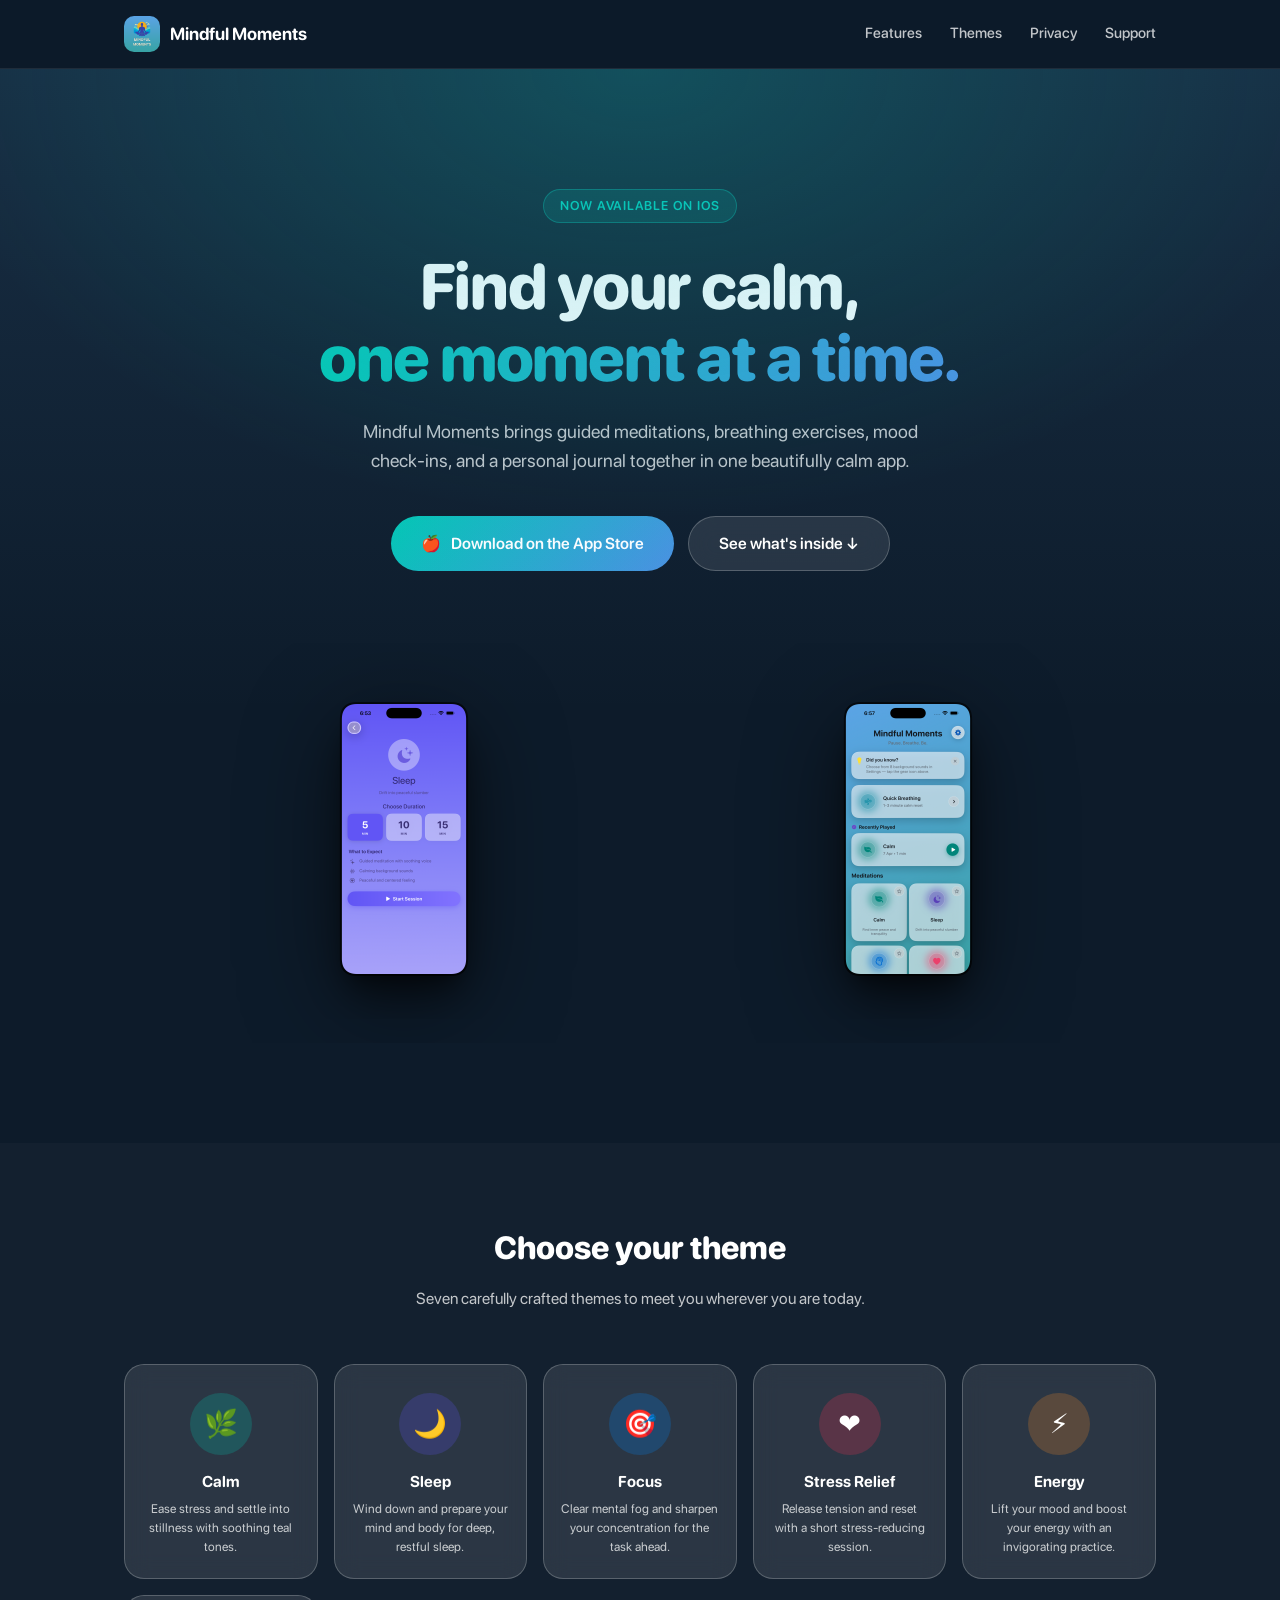
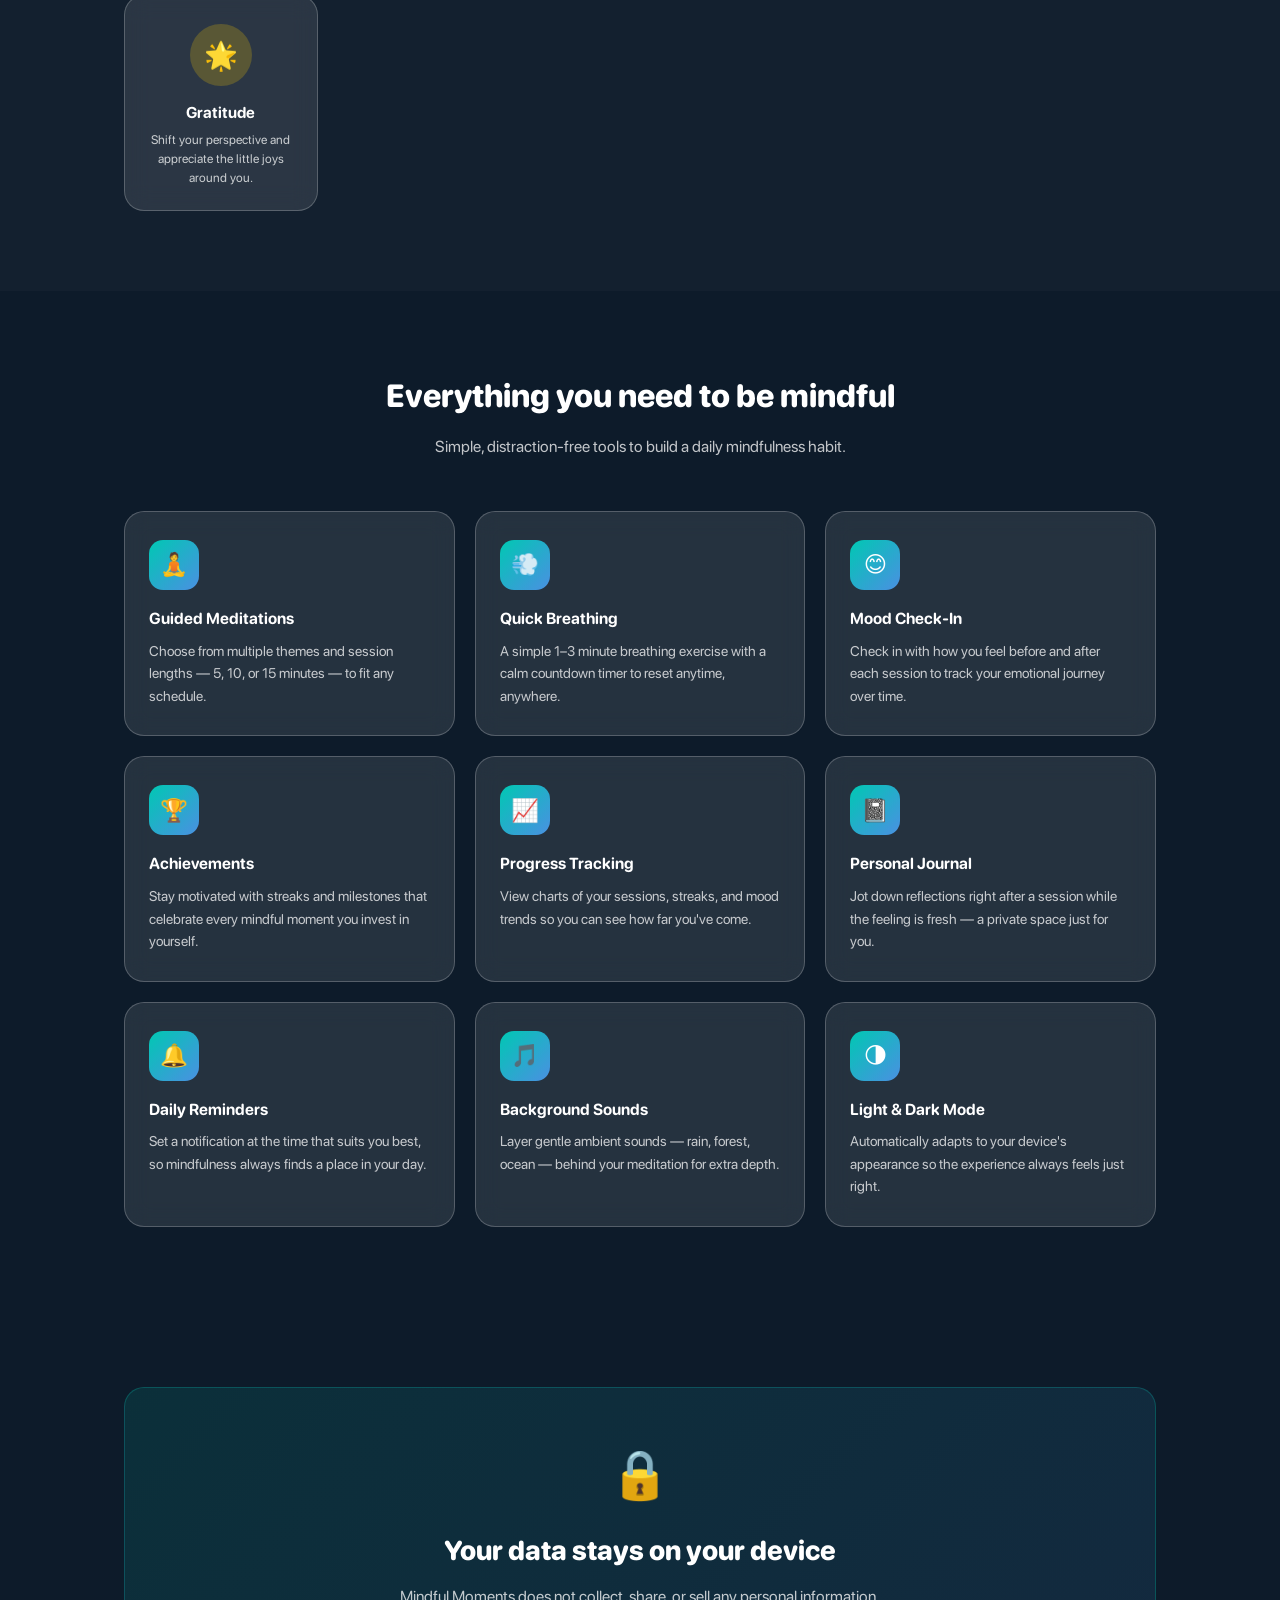
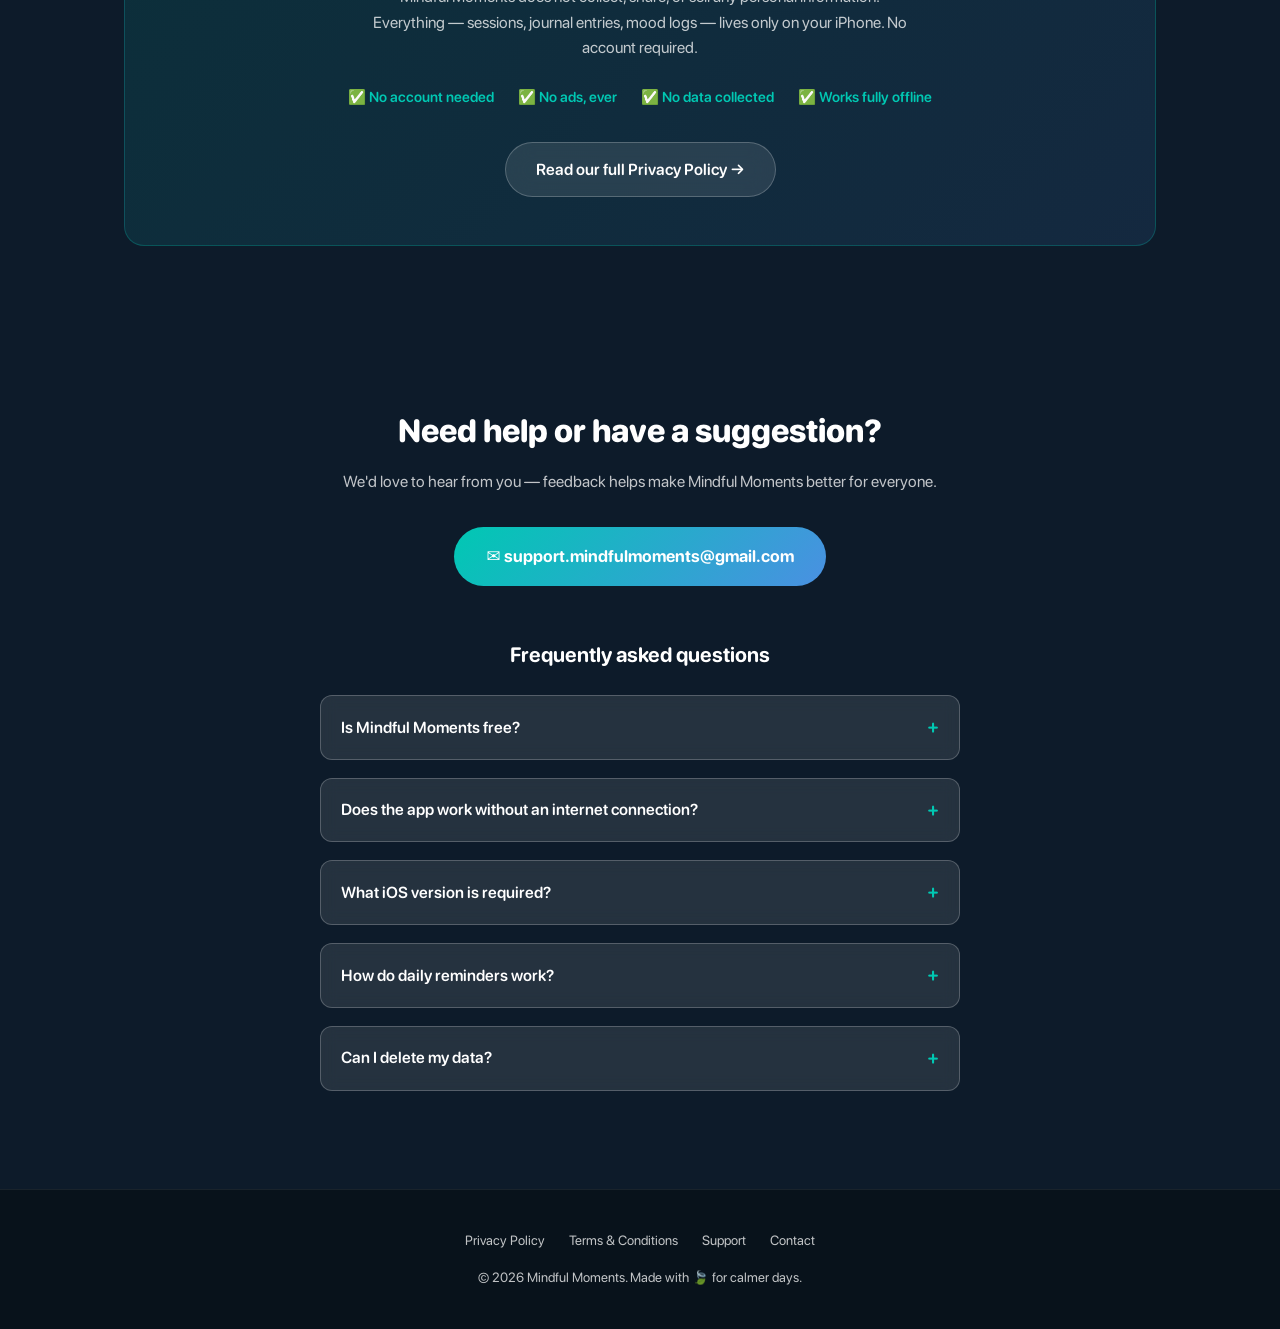
==== website/index.html @ 42fa5468 "Add files via upload Mindful Moments Website" ====
<!doctype html>
<html lang="en">
  <head>
    <meta charset="UTF-8" />
    <meta name="viewport" content="width=device-width, initial-scale=1.0" />
    <title>Mindful Moments — Pause. Breathe. Be.</title>
    <meta
      name="description"
      content="Mindful Moments is a gentle iOS meditation app with guided sessions, breathing exercises, mood tracking, journaling, and daily reminders — designed to help you feel calmer every day."
    />
    <meta property="og:title" content="Mindful Moments — Pause. Breathe. Be." />
    <meta
      property="og:description"
      content="Guided meditations, breathing exercises, and journaling — beautifully designed for iPhone."
    />
    <meta property="og:type" content="website" />
    <link rel="stylesheet" href="style.css" />
  </head>
  <body>
    <!-- ── Navigation ── -->
    <nav>
      <div class="nav-inner">
        <div class="nav-logo">
          <img
            class="logo-icon"
            src="Images/Mindful_Moments_%20App_Icon.png"
            alt="Mindful Moments app icon"
          />
          Mindful Moments
        </div>
        <div class="nav-links">
          <a href="#features">Features</a>
          <a href="#themes">Themes</a>
          <a href="#privacy">Privacy</a>
          <a href="#support">Support</a>
        </div>
      </div>
    </nav>

    <!-- ── Hero ── -->
    <section class="hero">
      <div class="container">
        <div class="hero-badge">Now available on iOS</div>
        <h1>
          Find your calm,<br />
          <span>one moment at a time.</span>
        </h1>
        <p>
          Mindful Moments brings guided meditations, breathing exercises, mood
          check-ins, and a personal journal together in one beautifully calm
          app.
        </p>
        <div class="hero-cta">
          <!-- Replace href with your real App Store link when live -->
          <a href="#" class="btn btn-primary">
            <span>🍎</span> Download on the App Store
          </a>
          <a href="#features" class="btn btn-ghost"> See what's inside ↓ </a>
        </div>

        <!-- Phone screenshots -->
        <div class="hero-phones">
          <div class="phone-card phone-screenshot" onclick="openLightbox(this)">
            <img
              src="Images/Mindful_Moments_Sleep_Meditation_New.png"
              alt="Sleep Meditation screen"
            />
          </div>
          <div
            class="phone-card phone-screenshot center"
            onclick="openLightbox(this)"
          >
            <img
              src="Images/Mindful_Moments_Home_Screen_1_New.png"
              alt="Home screen"
            />
          </div>
          <div
            class="phone-card phone-screenshot center"
            onclick="openLightbox(this)"
          >
            <img
              src="Images/Mindful_Moments_Home_Screen_2_New.png"
              alt="Home screen 2"
            />
          </div>
          <div class="phone-card phone-screenshot" onclick="openLightbox(this)">
            <img
              src="Images/Mindful_Moments_Journal_New.png"
              alt="Journal screen"
            />
          </div>
        </div>

        <!-- Lightbox overlay -->
        <div id="lightbox" onclick="closeLightbox()">
          <button id="lightbox-close" onclick="closeLightbox()">✕</button>
          <img id="lightbox-img" src="" alt="" />
        </div>
      </div>
    </section>

    <!-- ── Meditation Themes ── -->
    <section id="themes" class="themes-section">
      <div class="container">
        <h2>Choose your theme</h2>
        <p class="sub">
          Seven carefully crafted themes to meet you wherever you are today.
        </p>
        <div class="themes-grid">
          <div class="theme-card t-calm">
            <div class="theme-icon">🌿</div>
            <h3>Calm</h3>
            <p>
              Ease stress and settle into stillness with soothing teal tones.
            </p>
          </div>
          <div class="theme-card t-sleep">
            <div class="theme-icon">🌙</div>
            <h3>Sleep</h3>
            <p>
              Wind down and prepare your mind and body for deep, restful sleep.
            </p>
          </div>
          <div class="theme-card t-focus">
            <div class="theme-icon">🎯</div>
            <h3>Focus</h3>
            <p>
              Clear mental fog and sharpen your concentration for the task
              ahead.
            </p>
          </div>
          <div class="theme-card t-stress">
            <div class="theme-icon">❤️</div>
            <h3>Stress Relief</h3>
            <p>
              Release tension and reset with a short stress-reducing session.
            </p>
          </div>
          <div class="theme-card t-energy">
            <div class="theme-icon">⚡</div>
            <h3>Energy</h3>
            <p>
              Lift your mood and boost your energy with an invigorating
              practice.
            </p>
          </div>
          <div class="theme-card t-gratitude">
            <div class="theme-icon">🌟</div>
            <h3>Gratitude</h3>
            <p>
              Shift your perspective and appreciate the little joys around you.
            </p>
          </div>
        </div>
      </div>
    </section>

    <!-- ── Features ── -->
    <section id="features">
      <div class="container">
        <h2 class="section-title">Everything you need to be mindful</h2>
        <p class="section-sub">
          Simple, distraction-free tools to build a daily mindfulness habit.
        </p>
        <div class="features-grid">
          <div class="feature-card">
            <div class="feature-icon">🧘</div>
            <h3>Guided Meditations</h3>
            <p>
              Choose from multiple themes and session lengths — 5, 10, or 15
              minutes — to fit any schedule.
            </p>
          </div>
          <div class="feature-card">
            <div class="feature-icon">💨</div>
            <h3>Quick Breathing</h3>
            <p>
              A simple 1–3 minute breathing exercise with a calm countdown timer
              to reset anytime, anywhere.
            </p>
          </div>
          <div class="feature-card">
            <div class="feature-icon">😊</div>
            <h3>Mood Check-In</h3>
            <p>
              Check in with how you feel before and after each session to track
              your emotional journey over time.
            </p>
          </div>
          <div class="feature-card">
            <div class="feature-icon">🏆</div>
            <h3>Achievements</h3>
            <p>
              Stay motivated with streaks and milestones that celebrate every
              mindful moment you invest in yourself.
            </p>
          </div>
          <div class="feature-card">
            <div class="feature-icon">📈</div>
            <h3>Progress Tracking</h3>
            <p>
              View charts of your sessions, streaks, and mood trends so you can
              see how far you've come.
            </p>
          </div>
          <div class="feature-card">
            <div class="feature-icon">📓</div>
            <h3>Personal Journal</h3>
            <p>
              Jot down reflections right after a session while the feeling is
              fresh — a private space just for you.
            </p>
          </div>
          <div class="feature-card">
            <div class="feature-icon">🔔</div>
            <h3>Daily Reminders</h3>
            <p>
              Set a notification at the time that suits you best, so mindfulness
              always finds a place in your day.
            </p>
          </div>
          <div class="feature-card">
            <div class="feature-icon">🎵</div>
            <h3>Background Sounds</h3>
            <p>
              Layer gentle ambient sounds — rain, forest, ocean — behind your
              meditation for extra depth.
            </p>
          </div>
          <div class="feature-card">
            <div class="feature-icon">🌗</div>
            <h3>Light &amp; Dark Mode</h3>
            <p>
              Automatically adapts to your device's appearance so the experience
              always feels just right.
            </p>
          </div>
        </div>
      </div>
    </section>

    <!-- ── Privacy ── -->
    <section id="privacy">
      <div class="container">
        <div class="privacy-banner">
          <div class="lock">🔒</div>
          <h2>Your data stays on your device</h2>
          <p>
            Mindful Moments does not collect, share, or sell any personal
            information. Everything — sessions, journal entries, mood logs —
            lives only on your iPhone. No account required.
          </p>
          <div class="privacy-points">
            <div class="privacy-point">✅ No account needed</div>
            <div class="privacy-point">✅ No ads, ever</div>
            <div class="privacy-point">✅ No data collected</div>
            <div class="privacy-point">✅ Works fully offline</div>
          </div>
          <br />
          <a href="privacy.html" class="btn btn-ghost" style="margin-top: 8px">
            Read our full Privacy Policy →
          </a>
        </div>
      </div>
    </section>

    <!-- ── Support ── -->
    <section id="support" class="support-section">
      <div class="container">
        <h2>Need help or have a suggestion?</h2>
        <p>
          We'd love to hear from you — feedback helps make Mindful Moments
          better for everyone.
        </p>
        <!-- Replace with your real support email -->
        <a href="mailto:support.mindfulmoments@gmail.com" class="support-email">
          ✉️ support.mindfulmoments@gmail.com
        </a>

        <!-- FAQ -->
        <div class="faq">
          <h3>Frequently asked questions</h3>

          <details class="faq-item">
            <summary>Is Mindful Moments free?</summary>
            <p>
              Yes — the core app is free to download and use. There are no
              hidden charges or subscriptions required to access the guided
              meditations, journal, or progress tracking.
            </p>
          </details>

          <details class="faq-item">
            <summary>Does the app work without an internet connection?</summary>
            <p>
              Absolutely. Once installed, Mindful Moments works fully offline.
              All your sessions, journal entries, and progress are stored
              securely on your device.
            </p>
          </details>

          <details class="faq-item">
            <summary>What iOS version is required?</summary>
            <p>
              Mindful Moments requires iOS 17 or later and runs on all modern
              iPhones and iPads.
            </p>
          </details>

          <details class="faq-item">
            <summary>How do daily reminders work?</summary>
            <p>
              Head to the Settings tab in the app, choose a time that suits you,
              and turn on reminders. You'll need to allow notification
              permission when prompted — this is the only permission the app
              requests.
            </p>
          </details>

          <details class="faq-item">
            <summary>Can I delete my data?</summary>
            <p>
              Yes. Because all data is stored locally on your device, you can
              delete it at any time by removing the app. Nothing is stored in
              the cloud or on external servers.
            </p>
          </details>
        </div>
      </div>
    </section>

    <!-- ── Footer ── -->
    <footer>
      <div class="container">
        <div class="footer-links">
          <a href="privacy.html">Privacy Policy</a>
          <a href="terms.html">Terms &amp; Conditions</a>
          <a href="#support">Support</a>
          <a href="mailto:support.mindfulmoments@gmail.com">Contact</a>
        </div>
        <p>© 2026 Mindful Moments. Made with 🍃 for calmer days.</p>
      </div>
    </footer>

    <script>
      const lightbox = document.getElementById("lightbox");
      const lightboxImg = document.getElementById("lightbox-img");

      function openLightbox(card) {
        const img = card.querySelector("img");
        lightboxImg.src = img.src;
        lightboxImg.alt = img.alt;
        lightbox.style.display = "flex";
        // Trigger transition on next frame
        requestAnimationFrame(() => lightbox.classList.add("open"));
        document.body.style.overflow = "hidden";
      }

      function closeLightbox() {
        lightbox.classList.remove("open");
        document.body.style.overflow = "";
        setTimeout(() => {
          lightbox.style.display = "none";
        }, 300);
      }

      // Close on Escape key
      document.addEventListener("keydown", (e) => {
        if (e.key === "Escape") closeLightbox();
      });

      // Prevent click on image itself from closing
      lightboxImg.addEventListener("click", (e) => e.stopPropagation());
    </script>
  </body>
</html>
---- website/style.css ----
/* =============================================
   Mindful Moments — Website stylesheet
   Colour palette mirrors the app's teal/blue
   gradient and SF Rounded aesthetic.
   ============================================= */

/* ── SF Pro Rounded font faces ── */
@font-face {
  font-family: 'SF Pro Rounded';
  src: url('Fonts/SF-Pro-Rounded-Regular.otf') format('opentype');
  font-weight: 400;
  font-style: normal;
  font-display: swap;
}
@font-face {
  font-family: 'SF Pro Rounded';
  src: url('Fonts/SF-Pro-Rounded-Medium.otf') format('opentype');
  font-weight: 500;
  font-style: normal;
  font-display: swap;
}
@font-face {
  font-family: 'SF Pro Rounded';
  src: url('Fonts/SF-Pro-Rounded-Semibold.otf') format('opentype');
  font-weight: 600;
  font-style: normal;
  font-display: swap;
}
@font-face {
  font-family: 'SF Pro Rounded';
  src: url('Fonts/SF-Pro-Rounded-Bold.otf') format('opentype');
  font-weight: 700;
  font-style: normal;
  font-display: swap;
}
@font-face {
  font-family: 'SF Pro Rounded';
  src: url('Fonts/SF-Pro-Rounded-Heavy.otf') format('opentype');
  font-weight: 800;
  font-style: normal;
  font-display: swap;
}
@font-face {
  font-family: 'SF Pro Rounded';
  src: url('Fonts/SF-Pro-Rounded-Black.otf') format('opentype');
  font-weight: 900;
  font-style: normal;
  font-display: swap;
}

:root {
  --teal:        #00c8b3;
  --teal-dark:   #00a090;
  --blue:        #4a90e2;
  --grad-start:  #5ba4e6;
  --grad-end:    #38c8b3;
  --dark-bg:     #0d1b2a;
  --card-bg:     rgba(255,255,255,0.10);
  --card-border: rgba(255,255,255,0.22);
  --text-light:  #ffffff;
  --text-muted:  rgba(255,255,255,0.75);
  --text-dark:   #0f2027;
  --radius:      20px;
  --radius-sm:   12px;
  --shadow:      0 12px 40px rgba(0,0,0,0.18);
}

/* ── Reset ── */
*, *::before, *::after { box-sizing: border-box; margin: 0; padding: 0; }
html { scroll-behavior: smooth; }
body {
  font-family: 'SF Pro Rounded', system-ui, sans-serif;
  background: var(--dark-bg);
  color: var(--text-light);
  line-height: 1.6;
  -webkit-font-smoothing: antialiased;
}
a { color: inherit; text-decoration: none; }
img { max-width: 100%; display: block; }

/* ── Layout helpers ── */
.container {
  max-width: 1080px;
  margin: 0 auto;
  padding: 0 24px;
}
section { padding: 80px 0; }

/* ── Buttons ── */
.btn {
  display: inline-flex;
  align-items: center;
  gap: 10px;
  padding: 14px 30px;
  border-radius: 50px;
  font-size: 1rem;
  font-weight: 600;
  cursor: pointer;
  transition: transform .2s, box-shadow .2s;
  border: none;
}
.btn:hover { transform: translateY(-2px); box-shadow: 0 8px 28px rgba(0,200,179,.35); }
.btn-primary {
  background: linear-gradient(135deg, var(--teal), var(--blue));
  color: #fff;
}
.btn-ghost {
  background: var(--card-bg);
  color: #fff;
  border: 1px solid var(--card-border);
  backdrop-filter: blur(12px);
}

/* ── Nav ── */
nav {
  position: sticky;
  top: 0;
  z-index: 100;
  background: rgba(13,27,42,.72);
  backdrop-filter: blur(20px);
  border-bottom: 1px solid rgba(255,255,255,.08);
}
.nav-inner {
  display: flex;
  align-items: center;
  justify-content: space-between;
  padding: 16px 24px;
  max-width: 1080px;
  margin: 0 auto;
}
.nav-logo {
  display: flex;
  align-items: center;
  gap: 10px;
  font-size: 1.1rem;
  font-weight: 700;
}
.nav-logo .logo-icon {
  width: 36px;
  height: 36px;
  border-radius: 10px;
  object-fit: cover;
  display: block;
  flex-shrink: 0;
}
.nav-links { display: flex; gap: 28px; font-size: .92rem; font-weight: 500; }
.nav-links a { color: var(--text-muted); transition: color .2s; }
.nav-links a:hover { color: #fff; }

/* ── Hero ── */
.hero {
  position: relative;
  overflow: hidden;
  padding: 120px 0 100px;
  text-align: center;
}
.hero::before {
  content: '';
  position: absolute;
  inset: 0;
  background: radial-gradient(ellipse 80% 60% at 50% 0%, rgba(0,200,179,.22) 0%, transparent 70%),
              linear-gradient(180deg, rgba(90,164,230,.14) 0%, transparent 60%);
  pointer-events: none;
}
.hero-badge {
  display: inline-block;
  background: rgba(0,200,179,.15);
  border: 1px solid rgba(0,200,179,.35);
  color: var(--teal);
  font-size: .8rem;
  font-weight: 600;
  letter-spacing: .06em;
  text-transform: uppercase;
  padding: 6px 16px;
  border-radius: 50px;
  margin-bottom: 28px;
}
.hero h1 {
  font-size: clamp(2.4rem, 6vw, 4rem);
  font-weight: 800;
  line-height: 1.12;
  letter-spacing: -.02em;
  margin-bottom: 22px;
}
.hero h1 span {
  background: linear-gradient(90deg, var(--teal), var(--blue));
  -webkit-background-clip: text;
  -webkit-text-fill-color: transparent;
  background-clip: text;
}
.hero p {
  font-size: 1.15rem;
  color: var(--text-muted);
  max-width: 560px;
  margin: 0 auto 40px;
}
.hero-cta { display: flex; justify-content: center; gap: 14px; flex-wrap: wrap; }

/* app store badge placeholder */
.badge-wrap {
  display: inline-flex;
  align-items: center;
  gap: 8px;
  padding: 11px 22px;
  border-radius: 12px;
  background: rgba(255,255,255,.08);
  border: 1px solid rgba(255,255,255,.16);
  font-size: .88rem;
  font-weight: 600;
  color: var(--text-muted);
  cursor: default;
}
.badge-wrap .badge-icon { font-size: 1.4rem; }

/* mockup phones */
.hero-phones {
  position: relative;
  display: flex;
  justify-content: flex-start;
  align-items: center;
  gap: 24px;
  margin-top: 72px;
  padding: 16px 40px 24px;
  overflow-x: auto;
  scroll-snap-type: x mandatory;
  scrollbar-width: none;
  -webkit-overflow-scrolling: touch;
}
.hero-phones::-webkit-scrollbar { display: none; }
.phone-card {
  width: 155px;
  height: 305px;
  border-radius: 32px;
  border: 2px solid rgba(255,255,255,.15);
  background: var(--card-bg);
  backdrop-filter: blur(16px);
  box-shadow: var(--shadow);
  display: flex;
  flex-direction: column;
  align-items: center;
  justify-content: center;
  gap: 10px;
  color: var(--text-muted);
  font-size: .78rem;
  text-align: center;
  padding: 16px;
  transition: transform .3s ease;
}
.phone-card.phone-screenshot {
  width: 480px;
  flex-shrink: 0;
  scroll-snap-align: center;
  height: auto;
  padding: 0;
  overflow: visible;
  background: none;
  border: none;
  border-radius: 0;
  backdrop-filter: none;
  box-shadow: none;
}
.phone-card.phone-screenshot img {
  width: 100%;
  height: auto;
  display: block;
  border-radius: 16px;
  filter: drop-shadow(0 20px 48px rgba(0,0,0,.45));
}
.phone-card:hover { transform: translateY(-8px); }
.phone-card.center { transform: translateY(-36px); z-index: 2; }
.phone-card.center:hover { transform: translateY(-46px); }
.phone-card.phone-screenshot {
  transition: transform .45s cubic-bezier(0.34, 1.56, 0.64, 1),
              filter .45s ease;
}
.phone-card.phone-screenshot:hover {
  transform: translateY(-18px);
  filter: drop-shadow(0 32px 56px rgba(0,0,0,.55));
}
.phone-card.phone-screenshot.center { transform: none; }
.phone-card.phone-screenshot.center:hover { transform: translateY(-18px); }
.phone-card .screen-icon { font-size: 2.6rem; }
.phone-card .screen-label { font-weight: 600; color: #fff; font-size: .86rem; }

/* ── Themes grid ── */
.themes-section { background: rgba(255,255,255,.025); }
.themes-section h2 { text-align: center; font-size: 2rem; font-weight: 800; margin-bottom: 12px; }
.themes-section .sub { text-align: center; color: var(--text-muted); margin-bottom: 52px; font-size: 1rem; }
.themes-grid {
  display: grid;
  grid-template-columns: repeat(auto-fit, minmax(160px, 1fr));
  gap: 16px;
}
.theme-card {
  background: var(--card-bg);
  border: 1px solid var(--card-border);
  border-radius: var(--radius);
  padding: 28px 16px 22px;
  text-align: center;
  backdrop-filter: blur(12px);
  transition: transform .2s, box-shadow .2s;
}
.theme-card:hover { transform: translateY(-4px); box-shadow: 0 16px 40px rgba(0,0,0,.28); }
.theme-icon {
  width: 62px;
  height: 62px;
  border-radius: 50%;
  margin: 0 auto 14px;
  display: flex;
  align-items: center;
  justify-content: center;
  font-size: 1.7rem;
}
.theme-card h3 { font-size: .98rem; font-weight: 700; margin-bottom: 6px; }
.theme-card p  { font-size: .78rem; color: var(--text-muted); line-height: 1.5; }
/* per-theme accent colours */
.t-calm        .theme-icon { background: rgba(0,200,179,.22);  }
.t-sleep       .theme-icon { background: rgba(97,85,245,.22);  }
.t-focus       .theme-icon { background: rgba(0,136,255,.22);  }
.t-stress      .theme-icon { background: rgba(255,45,85,.22);  }
.t-energy      .theme-icon { background: rgba(255,141,40,.22); }
.t-gratitude   .theme-icon { background: rgba(255,204,0,.22);  }

/* ── Features ── */
.features-grid {
  display: grid;
  grid-template-columns: repeat(auto-fit, minmax(260px, 1fr));
  gap: 20px;
}
.feature-card {
  background: var(--card-bg);
  border: 1px solid var(--card-border);
  border-radius: var(--radius);
  padding: 28px 24px;
  backdrop-filter: blur(12px);
  transition: transform .2s;
}
.feature-card:hover { transform: translateY(-4px); }
.feature-icon {
  width: 50px;
  height: 50px;
  border-radius: 14px;
  background: linear-gradient(135deg, var(--teal), var(--blue));
  display: flex;
  align-items: center;
  justify-content: center;
  font-size: 1.4rem;
  margin-bottom: 16px;
}
.feature-card h3 { font-size: 1rem; font-weight: 700; margin-bottom: 8px; }
.feature-card p  { font-size: .88rem; color: var(--text-muted); line-height: 1.6; }
.section-title { text-align: center; font-size: 2rem; font-weight: 800; margin-bottom: 12px; }
.section-sub   { text-align: center; color: var(--text-muted); margin-bottom: 52px; font-size: 1rem; }

/* ── Privacy highlight ── */
.privacy-banner {
  background: linear-gradient(135deg, rgba(0,200,179,.12), rgba(74,144,226,.12));
  border: 1px solid rgba(0,200,179,.25);
  border-radius: var(--radius);
  padding: 48px;
  text-align: center;
}
.privacy-banner .lock { font-size: 3rem; margin-bottom: 16px; }
.privacy-banner h2 { font-size: 1.7rem; font-weight: 800; margin-bottom: 12px; }
.privacy-banner p  { color: var(--text-muted); max-width: 540px; margin: 0 auto 24px; }
.privacy-points {
  display: flex;
  justify-content: center;
  gap: 24px;
  flex-wrap: wrap;
  margin-top: 8px;
}
.privacy-point {
  display: flex;
  align-items: center;
  gap: 8px;
  font-size: .9rem;
  color: var(--teal);
  font-weight: 600;
}

/* ── Support ── */
.support-section { text-align: center; }
.support-section h2 { font-size: 2rem; font-weight: 800; margin-bottom: 12px; }
.support-section p  { color: var(--text-muted); margin-bottom: 32px; }
.support-email {
  display: inline-flex;
  align-items: center;
  gap: 10px;
  padding: 16px 32px;
  border-radius: 50px;
  background: linear-gradient(135deg, var(--teal), var(--blue));
  font-weight: 700;
  font-size: 1.05rem;
  color: #fff;
  transition: transform .2s, box-shadow .2s;
}
.support-email:hover { transform: translateY(-2px); box-shadow: 0 8px 28px rgba(0,200,179,.4); }
.faq { max-width: 640px; margin: 52px auto 0; text-align: left; }
.faq h3 { font-size: 1.3rem; font-weight: 700; margin-bottom: 24px; text-align: center; }
.faq-item { margin-bottom: 18px; }
.faq-item summary {
  font-weight: 600;
  cursor: pointer;
  list-style: none;
  display: flex;
  justify-content: space-between;
  align-items: center;
  padding: 16px 20px;
  background: var(--card-bg);
  border: 1px solid var(--card-border);
  border-radius: var(--radius-sm);
  backdrop-filter: blur(8px);
}
.faq-item summary::-webkit-details-marker { display: none; }
.faq-item summary::after { content: '+'; font-size: 1.2rem; color: var(--teal); }
.faq-item[open] summary::after { content: '−'; }
.faq-item p {
  padding: 14px 20px 16px;
  color: var(--text-muted);
  font-size: .9rem;
  line-height: 1.7;
  background: rgba(255,255,255,.04);
  border: 1px solid var(--card-border);
  border-top: none;
  border-radius: 0 0 var(--radius-sm) var(--radius-sm);
}

/* ── Footer ── */
footer {
  background: rgba(0,0,0,.35);
  border-top: 1px solid rgba(255,255,255,.07);
  padding: 40px 0;
  text-align: center;
  font-size: .84rem;
  color: var(--text-muted);
}
footer .footer-links { display: flex; justify-content: center; gap: 24px; margin-bottom: 16px; }
footer .footer-links a { transition: color .2s; }
footer .footer-links a:hover { color: var(--teal); }

/* ── Lightbox ── */
#lightbox {
  display: none;
  position: fixed;
  inset: 0;
  z-index: 1000;
  background: rgba(0,0,0,.85);
  backdrop-filter: blur(12px);
  align-items: center;
  justify-content: center;
  cursor: zoom-out;
  opacity: 0;
  transition: opacity .3s ease;
}
#lightbox.open {
  display: flex;
  opacity: 1;
}
#lightbox-img {
  max-width: 90vw;
  max-height: 88vh;
  border-radius: 20px;
  box-shadow: 0 32px 80px rgba(0,0,0,.6);
  transform: scale(0.92);
  transition: transform .35s cubic-bezier(0.34, 1.56, 0.64, 1);
  cursor: default;
}
#lightbox.open #lightbox-img {
  transform: scale(1);
}
#lightbox-close {
  position: fixed;
  top: 24px;
  right: 28px;
  background: rgba(255,255,255,.12);
  border: 1px solid rgba(255,255,255,.22);
  color: #fff;
  font-size: 1.1rem;
  width: 40px;
  height: 40px;
  border-radius: 50%;
  cursor: pointer;
  display: flex;
  align-items: center;
  justify-content: center;
  transition: background .2s;
  z-index: 1001;
}
#lightbox-close:hover { background: rgba(255,255,255,.25); }
.phone-card.phone-screenshot { cursor: zoom-in; }

/* ── Responsive ── */
@media (max-width: 640px) {
  nav .nav-links { display: none; }
  .hero h1 { font-size: 2.2rem; }
  .hero-phones { height: auto; flex-direction: column; align-items: center; }
  .phone-card.center { transform: none; }
  section { padding: 56px 0; }
  .privacy-banner { padding: 32px 20px; }
}
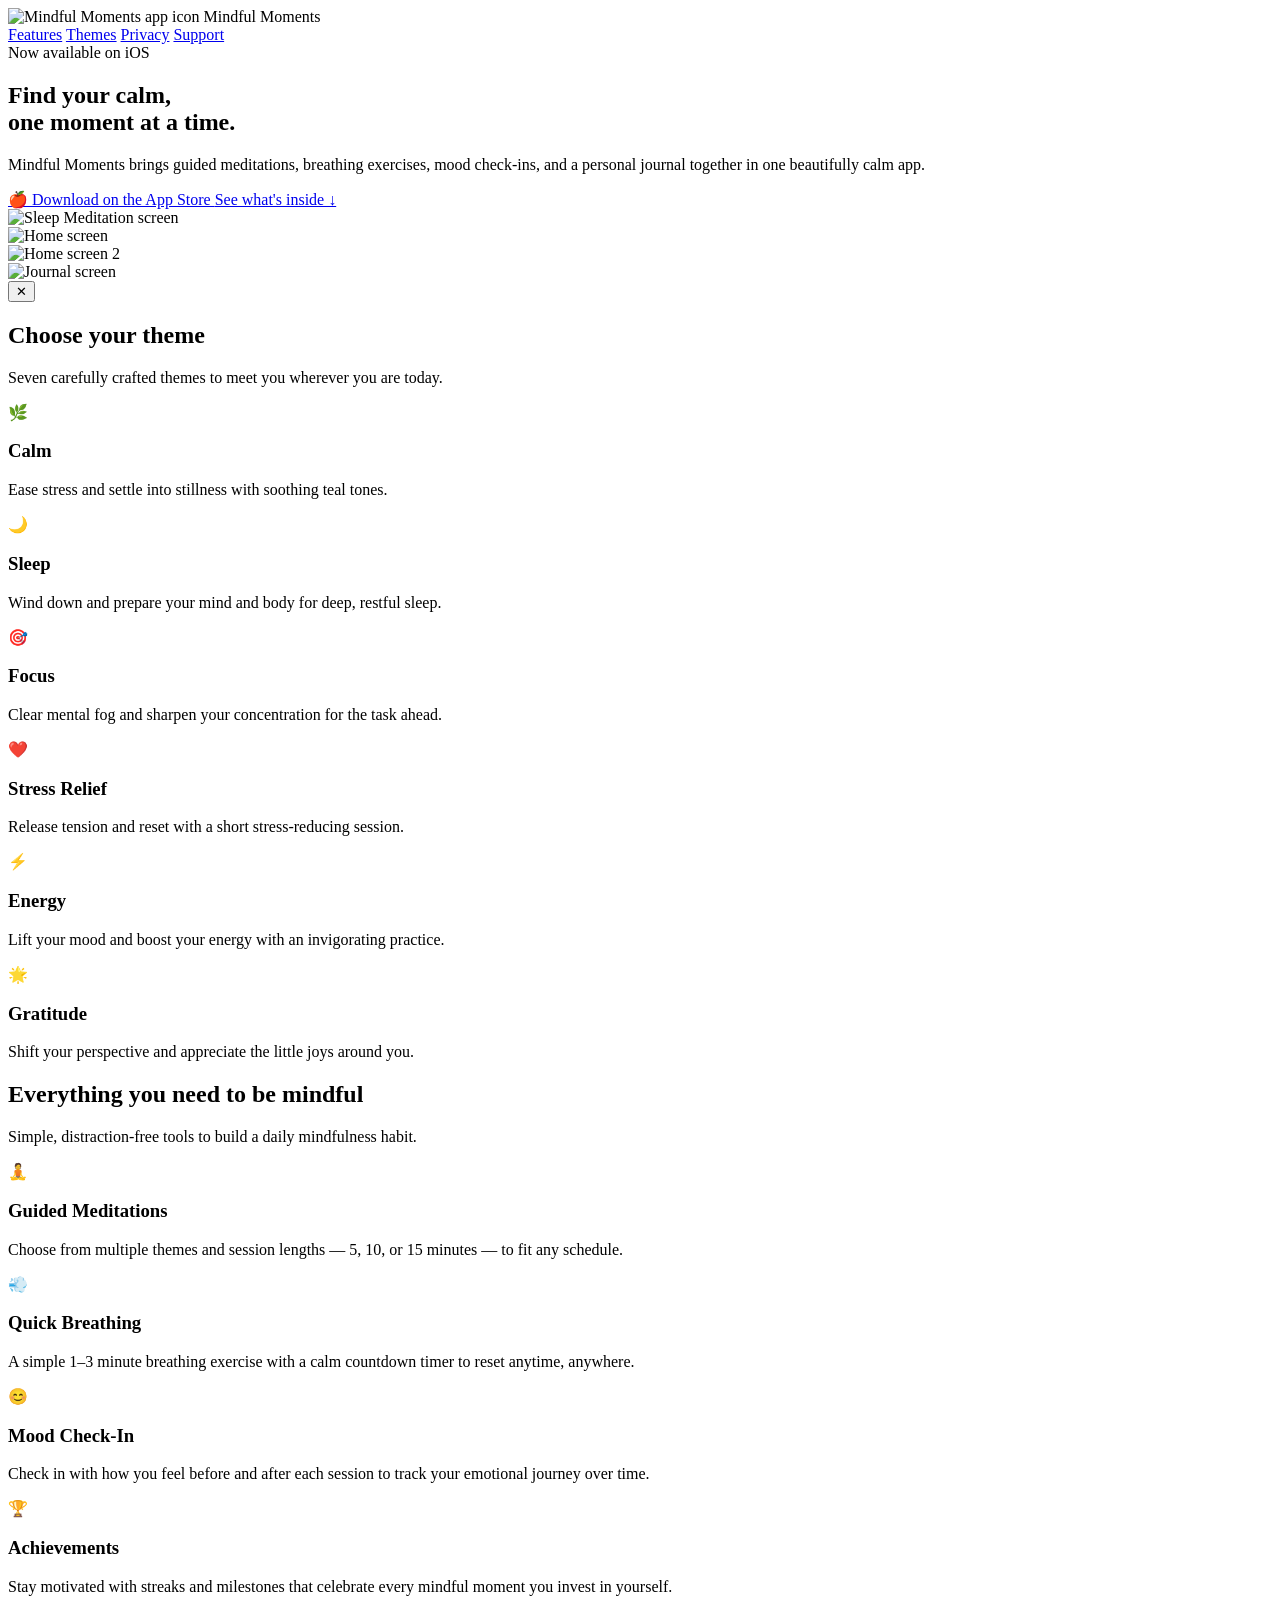
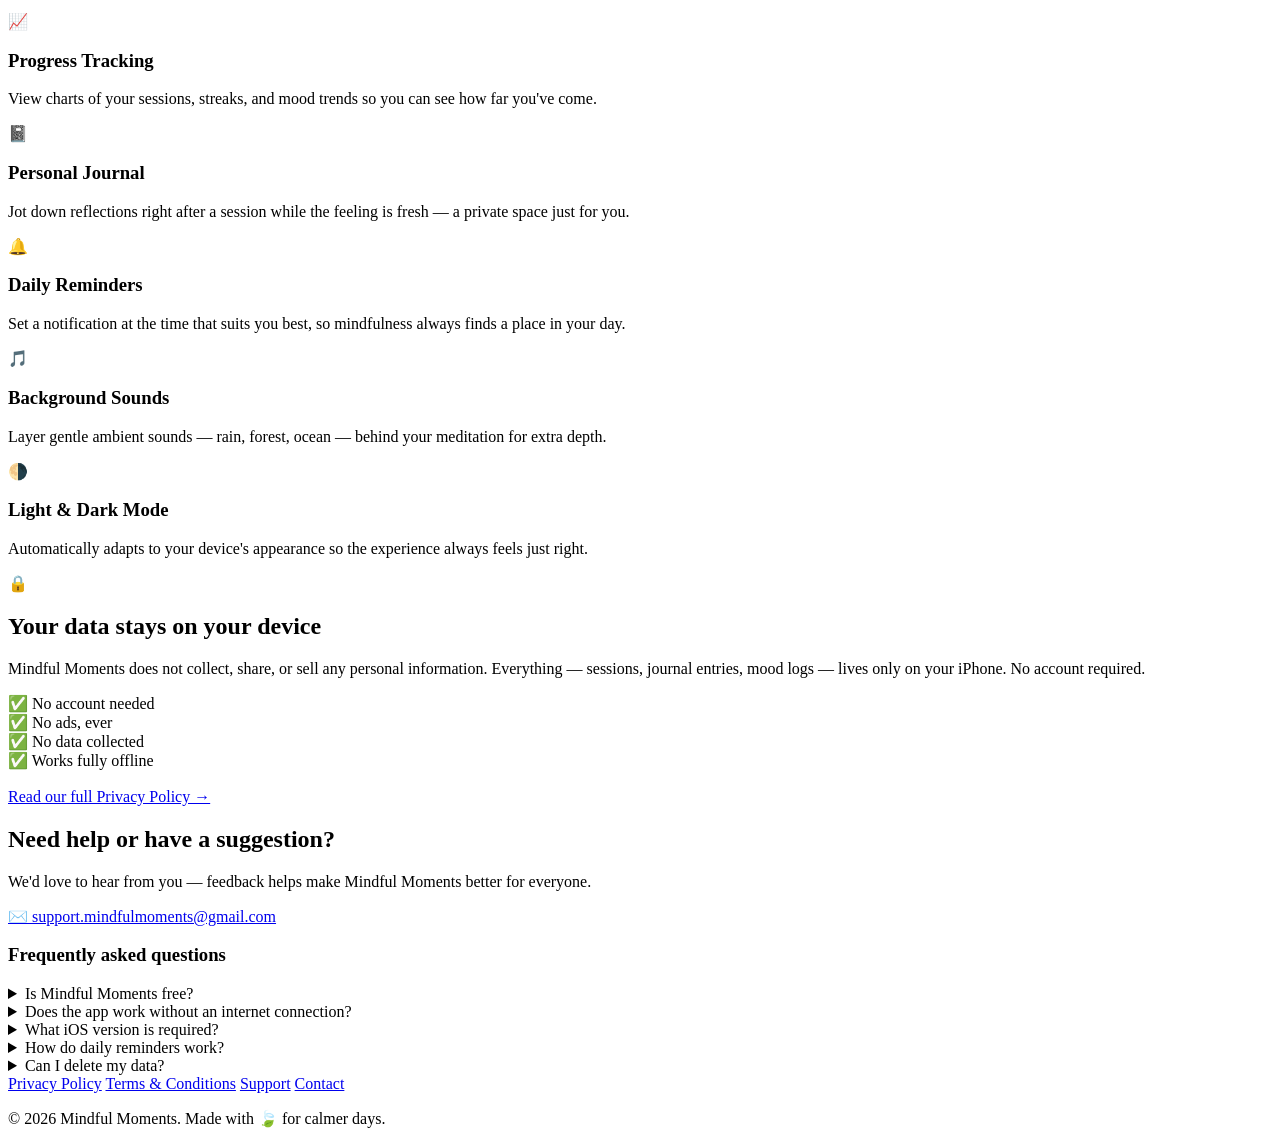
==== commit fc79127e: "Update index.html" ====
--- a/website/index.html
+++ b/website/index.html
@@ -1,6 +1,7 @@
 <!doctype html>
 <html lang="en">
   <head>
+    <base href="/Mindful-Moments/"> 
     <meta charset="UTF-8" />
     <meta name="viewport" content="width=device-width, initial-scale=1.0" />
     <title>Mindful Moments — Pause. Breathe. Be.</title>
